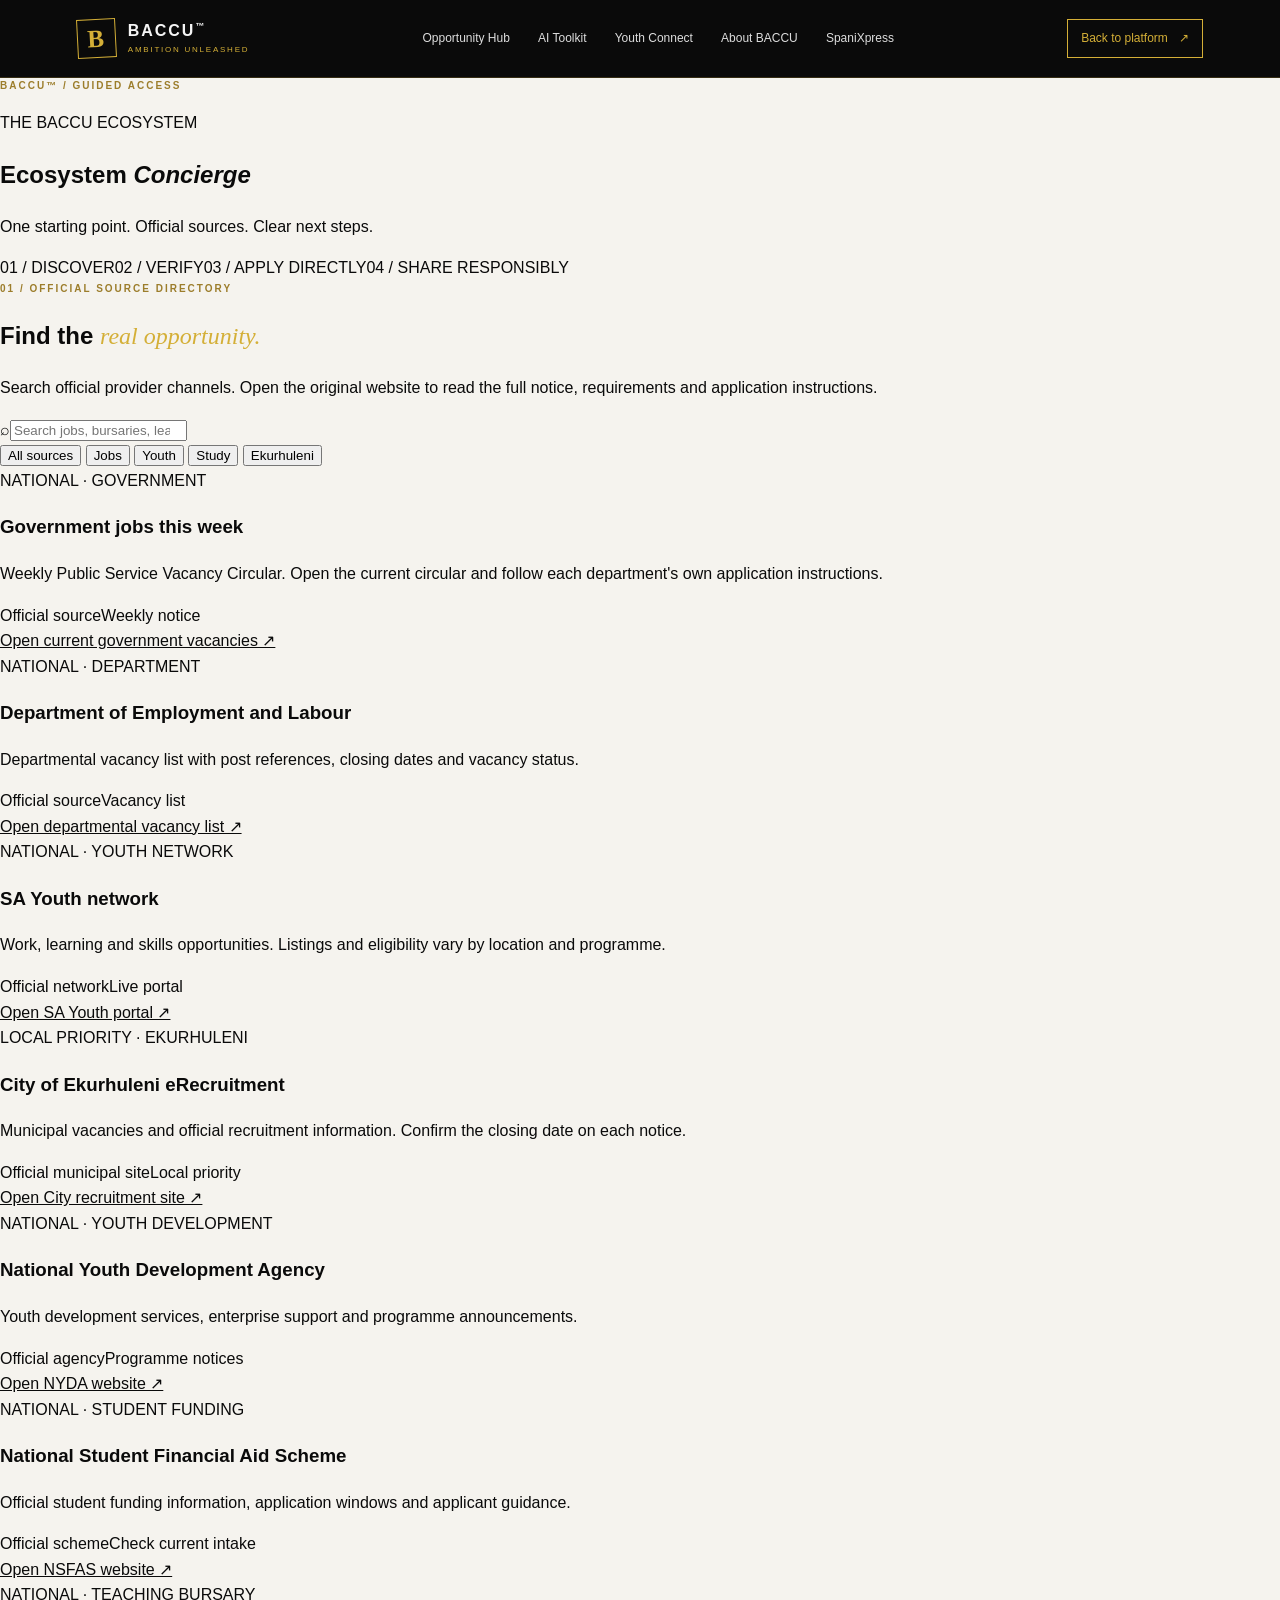
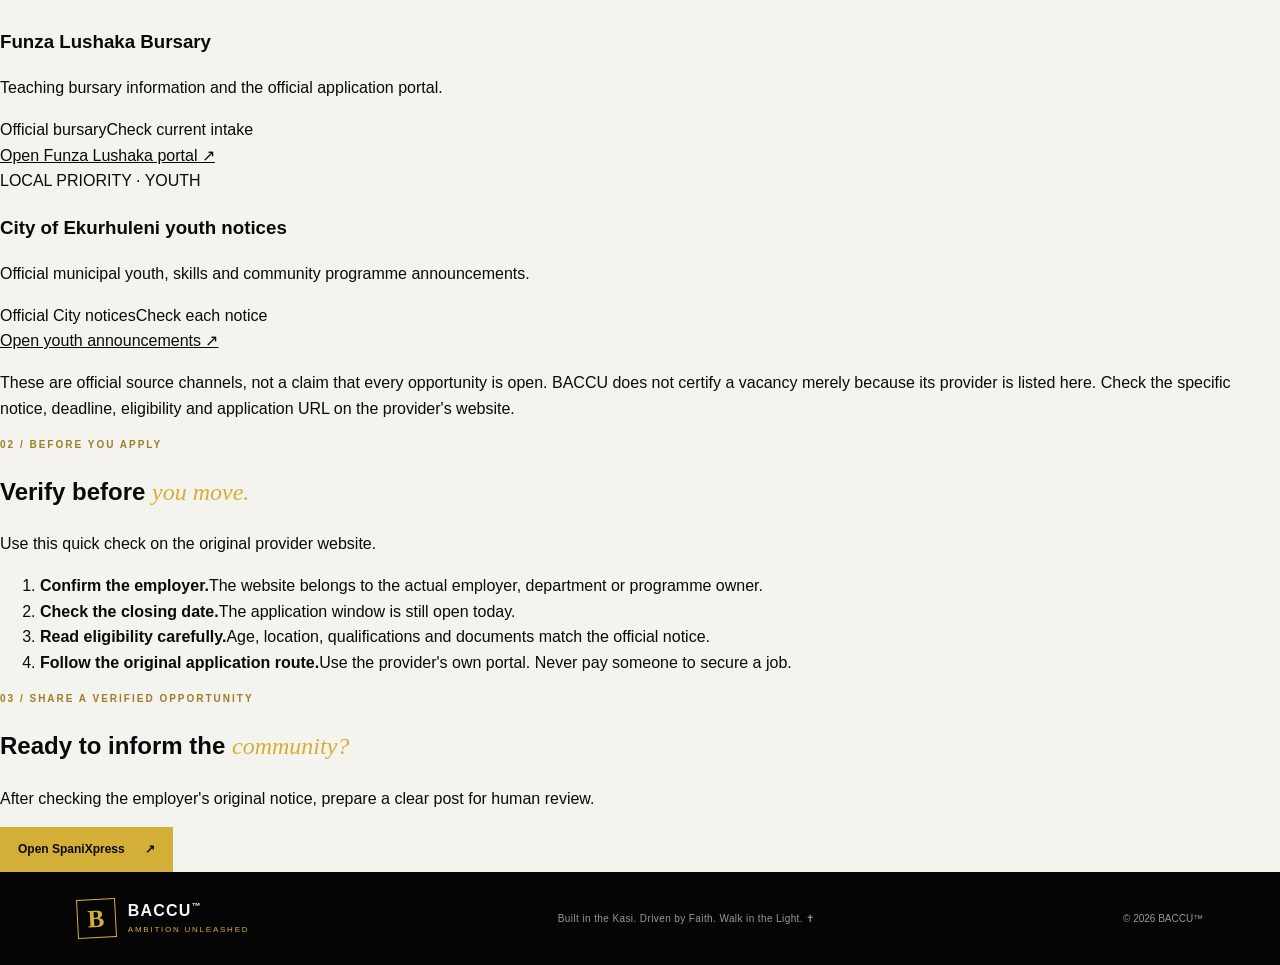
==== concierge.html @ a0a9a4d7 "Create BACCU Ecosystem Concierge source directory" ====
<!doctype html>
<html lang="en-ZA">
<head>
  <meta charset="utf-8">
  <meta name="viewport" content="width=device-width,initial-scale=1">
  <meta name="theme-color" content="#0A0A0A">
  <meta name="description" content="BACCU Ecosystem Concierge: discover official South African opportunity sources and continue directly to provider websites.">
  <link rel="manifest" href="manifest.webmanifest">
  <link rel="icon" href="assets/icon.svg" type="image/svg+xml">
  <link rel="stylesheet" href="styles.css">
  <link rel="stylesheet" href="concierge.css">
  <title>BACCU Ecosystem Concierge — Ambition Unleashed</title>
</head>
<body>
  <a class="skip-link" href="#main">Skip to content</a>
  <header class="site-header">
    <a class="brand" href="index.html" aria-label="BACCU Ambition Unleashed home"><span class="brand-mark" aria-hidden="true">B</span><span class="brand-copy"><strong>BACCU<span>™</span></strong><small>AMBITION UNLEASHED</small></span></a>
    <button class="menu-toggle" type="button" aria-expanded="false" aria-controls="primary-nav">Menu</button>
    <nav id="primary-nav" class="nav" aria-label="Main navigation">
      <a href="index.html#opportunities">Opportunity Hub</a>
      <a href="index.html#toolkit">AI Toolkit</a>
      <a href="index.html#connect">Youth Connect</a>
      <a href="index.html#about">About BACCU</a>
      <a href="spanixpress.html">SpaniXpress</a>
    </nav>
    <a class="header-cta" href="index.html">Back to platform <span aria-hidden="true">↗</span></a>
  </header>
  <main id="main" class="concierge-page">
    <section class="concierge-hero">
      <p class="eyebrow">BACCU™ / GUIDED ACCESS</p>
      <p class="concierge-kicker">THE BACCU ECOSYSTEM</p>
      <h1>Ecosystem <em>Concierge</em></h1>
      <p>One starting point. Official sources. Clear next steps.</p>
      <div class="concierge-promise"><span>01 / DISCOVER</span><span>02 / VERIFY</span><span>03 / APPLY DIRECTLY</span><span>04 / SHARE RESPONSIBLY</span></div>
    </section>
    <section class="concierge-section" aria-labelledby="source-title">
      <div class="concierge-heading">
        <div><p class="eyebrow">01 / OFFICIAL SOURCE DIRECTORY</p><h2 id="source-title">Find the <em>real opportunity.</em></h2></div>
        <p>Search official provider channels. Open the original website to read the full notice, requirements and application instructions.</p>
      </div>
      <label class="concierge-search"><span aria-hidden="true">⌕</span><span class="sr-only">Search official sources</span><input id="source-search" type="search" placeholder="Search jobs, bursaries, learnerships or providers..." autocomplete="off"></label>
      <div class="concierge-filters" role="group" aria-label="Filter official sources">
        <button class="source-filter active" type="button" data-source-filter="all" aria-pressed="true">All sources</button>
        <button class="source-filter" type="button" data-source-filter="jobs" aria-pressed="false">Jobs</button>
        <button class="source-filter" type="button" data-source-filter="youth" aria-pressed="false">Youth</button>
        <button class="source-filter" type="button" data-source-filter="study" aria-pressed="false">Study</button>
        <button class="source-filter" type="button" data-source-filter="local" aria-pressed="false">Ekurhuleni</button>
      </div>
      <div id="source-grid" class="source-grid">
        <article class="source-card" data-categories="jobs youth" data-provider="South African Government">
          <span class="source-type">NATIONAL · GOVERNMENT</span><h3>Government jobs this week</h3>
          <p>Weekly Public Service Vacancy Circular. Open the current circular and follow each department's own application instructions.</p>
          <div class="source-meta"><span>Official source</span><span>Weekly notice</span></div>
          <a href="https://www.gov.za/government-jobs-week" target="_blank" rel="noopener noreferrer">Open current government vacancies ↗</a>
        </article>
        <article class="source-card" data-categories="jobs" data-provider="Department of Employment and Labour">
          <span class="source-type">NATIONAL · DEPARTMENT</span><h3>Department of Employment and Labour</h3>
          <p>Departmental vacancy list with post references, closing dates and vacancy status.</p>
          <div class="source-meta"><span>Official source</span><span>Vacancy list</span></div>
          <a href="https://www.labour.gov.za/Vacancies/Pages/Vacancies-List.aspx" target="_blank" rel="noopener noreferrer">Open departmental vacancy list ↗</a>
        </article>
        <article class="source-card" data-categories="jobs youth" data-provider="SA Youth">
          <span class="source-type">NATIONAL · YOUTH NETWORK</span><h3>SA Youth network</h3>
          <p>Work, learning and skills opportunities. Listings and eligibility vary by location and programme.</p>
          <div class="source-meta"><span>Official network</span><span>Live portal</span></div>
          <a href="https://sayouth.mobi/" target="_blank" rel="noopener noreferrer">Open SA Youth portal ↗</a>
        </article>
        <article class="source-card" data-categories="jobs local" data-provider="City of Ekurhuleni">
          <span class="source-type">LOCAL PRIORITY · EKURHULENI</span><h3>City of Ekurhuleni eRecruitment</h3>
          <p>Municipal vacancies and official recruitment information. Confirm the closing date on each notice.</p>
          <div class="source-meta"><span>Official municipal site</span><span>Local priority</span></div>
          <a href="https://rems.ekurhuleni.gov.za/eRecruitment/" target="_blank" rel="noopener noreferrer">Open City recruitment site ↗</a>
        </article>
        <article class="source-card" data-categories="youth" data-provider="National Youth Development Agency">
          <span class="source-type">NATIONAL · YOUTH DEVELOPMENT</span><h3>National Youth Development Agency</h3>
          <p>Youth development services, enterprise support and programme announcements.</p>
          <div class="source-meta"><span>Official agency</span><span>Programme notices</span></div>
          <a href="https://www.nyda.gov.za/" target="_blank" rel="noopener noreferrer">Open NYDA website ↗</a>
        </article>
        <article class="source-card" data-categories="study youth" data-provider="NSFAS">
          <span class="source-type">NATIONAL · STUDENT FUNDING</span><h3>National Student Financial Aid Scheme</h3>
          <p>Official student funding information, application windows and applicant guidance.</p>
          <div class="source-meta"><span>Official scheme</span><span>Check current intake</span></div>
          <a href="https://www.nsfas.org.za/" target="_blank" rel="noopener noreferrer">Open NSFAS website ↗</a>
        </article>
        <article class="source-card" data-categories="study" data-provider="Funza Lushaka">
          <span class="source-type">NATIONAL · TEACHING BURSARY</span><h3>Funza Lushaka Bursary</h3>
          <p>Teaching bursary information and the official application portal.</p>
          <div class="source-meta"><span>Official bursary</span><span>Check current intake</span></div>
          <a href="https://www.funzalushaka.doe.gov.za/" target="_blank" rel="noopener noreferrer">Open Funza Lushaka portal ↗</a>
        </article>
        <article class="source-card" data-categories="youth local" data-provider="City of Ekurhuleni Youth">
          <span class="source-type">LOCAL PRIORITY · YOUTH</span><h3>City of Ekurhuleni youth notices</h3>
          <p>Official municipal youth, skills and community programme announcements.</p>
          <div class="source-meta"><span>Official City notices</span><span>Check each notice</span></div>
          <a href="https://www.ekurhuleni.gov.za/category/press-releases/youth/" target="_blank" rel="noopener noreferrer">Open youth announcements ↗</a>
        </article>
      </div>
      <p id="source-empty" class="source-empty" hidden>No sources match that search. Try another keyword.</p>
      <p class="source-disclaimer">These are official source channels, not a claim that every opportunity is open. BACCU does not certify a vacancy merely because its provider is listed here. Check the specific notice, deadline, eligibility and application URL on the provider's website.</p>
    </section>
    <section class="verify-section">
      <div class="verify-copy"><p class="eyebrow">02 / BEFORE YOU APPLY</p><h2>Verify before <em>you move.</em></h2><p>Use this quick check on the original provider website.</p></div>
      <ol class="verify-list">
        <li><strong>Confirm the employer.</strong><span>The website belongs to the actual employer, department or programme owner.</span></li>
        <li><strong>Check the closing date.</strong><span>The application window is still open today.</span></li>
        <li><strong>Read eligibility carefully.</strong><span>Age, location, qualifications and documents match the official notice.</span></li>
        <li><strong>Follow the original application route.</strong><span>Use the provider's own portal. Never pay someone to secure a job.</span></li>
      </ol>
    </section>
    <section class="concierge-next">
      <div><p class="eyebrow">03 / SHARE A VERIFIED OPPORTUNITY</p><h2>Ready to inform the <em>community?</em></h2><p>After checking the employer's original notice, prepare a clear post for human review.</p></div>
      <a class="button button-gold" href="spanixpress.html">Open SpaniXpress <span aria-hidden="true">↗</span></a>
    </section>
  </main>
  <footer class="footer">
    <a class="brand" href="index.html"><span class="brand-mark" aria-hidden="true">B</span><span class="brand-copy"><strong>BACCU<span>™</span></strong><small>AMBITION UNLEASHED</small></span></a>
    <p>Built in the Kasi. Driven by Faith. Walk in the Light. ✝</p><span>© <span id="year"></span> BACCU™</span>
  </footer>
  <div id="toast" class="toast" role="status" aria-live="polite"></div>
  <script src="app.js" defer></script>
  <script src="concierge.js" defer></script>
</body>
</html>
---- styles.css ----
:root{--black:#0A0A0A;--gold:#D4AF37;--white:#F5F5F5;--muted:#aaa69c;--crimson:#6B0F1A;--line:rgba(212,175,55,.22);--serif:Georgia,'Times New Roman',serif;--sans:Arial,Helvetica,sans-serif}*{box-sizing:border-box}html{scroll-behavior:smooth;scroll-padding-top:92px}body{margin:0;background:#f5f3ee;color:var(--black);font-family:var(--sans);line-height:1.6}a{color:inherit}.skip-link{position:absolute;left:-999px;top:8px;background:var(--gold);color:#111;padding:10px;z-index:99}.skip-link:focus{left:8px}.site-header{min-height:78px;padding:12px 6vw;display:flex;align-items:center;justify-content:space-between;gap:22px;background:var(--black);color:var(--white);border-bottom:1px solid var(--line);position:sticky;top:0;z-index:20}.brand{display:flex;gap:12px;align-items:center;text-decoration:none;letter-spacing:.12em;flex-shrink:0}.brand-mark{width:39px;height:39px;border:1px solid var(--gold);color:var(--gold);display:grid;place-items:center;font:600 25px var(--serif);transform:rotate(-3deg)}.brand-copy strong{display:block;font-size:16px;line-height:1.2}.brand-copy strong span{font-size:9px;vertical-align:top}.brand-copy small{display:block;font-size:8px;letter-spacing:.22em;color:var(--gold);margin-top:4px}.nav{display:flex;gap:clamp(12px,2.2vw,30px)}.nav a,.header-cta{font-size:12px;text-decoration:none;color:#ddd}.nav a:hover,.text-link:hover{color:var(--gold)}.header-cta{border:1px solid var(--gold);padding:9px 13px;color:var(--gold);white-space:nowrap}.header-cta span{margin-left:8px}.menu-toggle{display:none;background:none;border:1px solid var(--gold);color:var(--gold);padding:8px 12px}.hero{min-height:590px;background:var(--black);color:var(--white);padding:78px 9vw 65px;display:grid;grid-template-columns:1.05fr .95fr;align-items:center;gap:5vw;overflow:hidden}.eyebrow{font-size:10px;letter-spacing:.2em;font-weight:700;color:#9c7d2b;margin:0}.hero .eyebrow{color:var(--gold)}.hero .eyebrow span{display:inline-block;width:26px;height:1px;background:var(--gold);vertical-align:middle;margin-right:10px}.hero h1{font-size:clamp(48px,6.3vw,86px);line-height:1.05;letter-spacing:-.055em;margin:25px 0;font-weight:500}.hero h1 em,h2 em{font-family:var(--serif);font-weight:500;color:var(--gold)}.hero-lede{max-width:470px;color:#c5c2ba;font-size:16px}.hero-actions{display:flex;align-items:center;gap:28px;margin-top:32px;flex-wrap:wrap}.button{display:inline-flex;align-items:center;justify-content:center;gap:20px;padding:13px 18px;text-decoration:none;font-size:12px;font-weight:700;border:0;cursor:pointer}.button-gold{background:var(--gold);color:var(--black)}.button-gold:hover{background:#e5c158}.text-link{font-size:12px;text-decoration:none;font-weight:700;color:var(--white)}.text-link span{margin-left:10px;color:var(--gold)}.hero-note{display:flex;align-items:center;gap:13px;color:#999;font-size:10px;letter-spacing:.14em;margin-top:55px}.note-line{width:38px;height:1px;background:var(--crimson)}.hero-art{height:370px;position:relative;display:flex;align-items:center;justify-content:center;background:radial-gradient(ellipse at 55% 60%,#2a2111 0,transparent 55%)}.door{position:absolute;bottom:18px;border:1px solid rgba(212,175,55,.7);width:48%;height:83%;transform:perspective(600px) rotateY(-12deg);box-shadow:0 0 60px #d4af3714}.door-back{width:56%;height:94%;border-color:#6e5928;transform:perspective(600px) rotateY(12deg) translateX(-14px)}.door-front:after{content:"";position:absolute;left:50%;top:0;bottom:0;width:1px;background:var(--line)}.art-caption{position:absolute;bottom:34px;right:0;font-size:9px;letter-spacing:.22em;line-height:1.7;color:var(--gold);text-align:right}.trust-strip{display:flex;justify-content:space-around;gap:20px;padding:17px 5vw;background:#e9e5dc;border-bottom:1px solid #d6d0c4;font-size:9px;letter-spacing:.16em;color:#665a3e;font-weight:700}.section{padding:88px 9vw}.section-dark{background:#111;color:var(--white)}.section-heading{display:flex;justify-content:space-between;align-items:end;gap:40px;margin-bottom:38px}.section-heading h2,.about-section h2{font-size:clamp(38px,4.5vw,60px);line-height:1.08;letter-spacing:-.04em;font-weight:500;margin:12px 0}.section-heading>p{max-width:370px;color:#777;font-size:13px;margin:0}.section-dark .section-heading>p{color:#aaa}.filter-row{display:flex;justify-content:space-between;align-items:center;gap:20px;margin-bottom:24px}.search-box{display:flex;align-items:center;gap:10px;border-bottom:1px solid #aaa;width:min(380px,100%);padding:8px 0}.search-box>span:first-child{font-size:24px;color:#9a7b2e}.search-box input{border:0;background:transparent;outline:0;width:100%;font:inherit;font-size:12px;color:#111}.filter-buttons{display:flex;gap:7px;flex-wrap:wrap}.filter{border:1px solid #d4cec2;background:transparent;padding:8px 13px;font:inherit;font-size:10px;cursor:pointer}.filter.active,.filter:hover{background:var(--black);color:var(--gold);border-color:var(--black)}.card-grid{display:grid;grid-template-columns:repeat(2,minmax(0,1fr));gap:16px}.opportunity-card{background:#fff;padding:24px;border:1px solid #e3ded4;min-height:310px;display:flex;flex-direction:column}.card-top{display:flex;justify-content:space-between;align-items:center}.tag{font-size:8px;letter-spacing:.15em;color:#866a25;border:1px solid #d9c995;padding:5px 7px}.card-arrow{color:#9d7b28}.opportunity-card h3,.tool-card h3,.prompt-builder h3{font:500 23px var(--serif);margin:22px 0 8px}.opportunity-card p,.tool-card p{font-size:12px;color:#777}.opportunity-card dl{margin:12px 0 16px;font-size:10px}.opportunity-card dl div{display:grid;grid-template-columns:72px 1fr;gap:8px;margin:5px 0}.opportunity-card dt{color:#888}.opportunity-card dd{margin:0;font-weight:600}.card-link{font-size:10px;font-weight:700;text-decoration:none;margin-top:auto;padding-top:14px;color:#8b6d25}.card-link:hover{text-decoration:underline}.section-footnote{font-size:10px;color:#89857b;margin-top:20px}.section-dark .section-footnote{color:#aaa}.empty-state{padding:20px;background:#fff;border:1px solid #e3ded4;font-size:13px}.toolkit-layout{display:grid;grid-template-columns:minmax(0,1.5fr) minmax(260px,.8fr);gap:20px;align-items:stretch}.toolkit-grid{display:grid;grid-template-columns:repeat(2,minmax(0,1fr));gap:1px;background:#39342a;border:1px solid #39342a}.tool-card{background:#151515;padding:23px;min-height:230px;display:flex;flex-direction:column}.tool-number{font-size:10px;color:var(--gold);letter-spacing:.16em}.tool-card h3{color:var(--white);font-size:20px}.tool-card p{color:#aaa}.prompt-button{margin-top:auto;align-self:flex-start;border:0;border-bottom:1px solid var(--gold);background:none;color:var(--gold);padding:10px 0 6px;font:600 10px var(--sans);cursor:pointer}.prompt-button span{margin-left:14px}.prompt-builder{background:#191919;border:1px solid var(--line);padding:22px;display:flex;flex-direction:column;gap:9px}.prompt-builder h3{color:#fff;margin:3px 0}.prompt-builder>p:not(.eyebrow){color:#aaa;font-size:11px;margin:0 0 5px}.prompt-builder label{font-size:10px;color:#c7c2b5;font-weight:700}.prompt-builder input,.prompt-builder textarea{width:100%;border:1px solid #39342a;background:#0b0b0b;color:#f5f5f5;padding:10px;font:12px/1.5 var(--sans);border-radius:0;resize:vertical}.prompt-builder input:focus,.prompt-builder textarea:focus{outline:1px solid var(--gold)}.button-full{width:100%;margin:5px 0 7px}.copy-secondary{background:transparent;color:var(--gold);border:1px solid var(--line);padding:9px;font-size:11px;cursor:pointer}.micro-note{font-size:9px!important;color:#8d887b!important;line-height:1.5}.toolkit-note{display:flex;gap:15px;align-items:center;margin-top:22px;border-left:2px solid var(--crimson);padding:10px 18px;color:#aaa;font-size:11px}.toolkit-note>span{color:var(--gold);font-size:20px}.toolkit-note p{margin:0}.toolkit-note strong{color:var(--white)}.resource-list{border-top:1px solid #d8d1c3}.resource{display:grid;grid-template-columns:55px 1fr 30px;align-items:center;gap:20px;padding:21px 8px;border-bottom:1px solid #d8d1c3;text-decoration:none;transition:background .15s}.resource:hover{background:#ebe6dc}.resource-index{font:italic 18px var(--serif);color:#a0802e}.resource strong{display:block;font:500 18px var(--serif)}.resource small{display:block;color:#777;font-size:10px;margin-top:4px}.resource-out{color:#99772b}.safety-note{display:flex;gap:12px;align-items:flex-start;margin-top:22px;padding:15px 17px;background:#f0e8d9;border-left:3px solid var(--crimson);font-size:11px;color:#635a4a}.safety-note strong{color:#6b0f1a;white-space:nowrap}.about-section{background:var(--black);color:var(--white);padding:82px 9vw;display:grid;grid-template-columns:1fr 1fr;gap:8vw;align-items:center}.about-copy{max-width:500px;color:#bbb;font-size:13px}.about-copy p{margin:0 0 17px}.about-copy .text-link{display:inline-block;color:var(--white);margin-top:12px}.disclaimer{padding:32px 9vw;background:#e8e2d6;border-left:4px solid var(--gold)}.disclaimer p:last-child{max-width:950px;font:500 16px/1.6 var(--serif);margin:8px 0 0}.footer{background:#050505;color:#999;padding:27px 6vw;display:flex;align-items:center;justify-content:space-between;gap:20px;font-size:10px}.footer .brand{color:var(--white)}.footer>p{letter-spacing:.04em}.footer-tools{display:flex;align-items:center;gap:16px}.footer-tools button{background:transparent;border:1px solid var(--gold);color:var(--gold);padding:7px 10px;font-size:10px;cursor:pointer}.toast{position:fixed;bottom:20px;left:50%;transform:translate(-50%,20px);opacity:0;background:var(--gold);color:#111;padding:11px 16px;font-size:12px;z-index:50;transition:opacity .2s,transform .2s;pointer-events:none;max-width:90vw;text-align:center}.toast.show{opacity:1;transform:translate(-50%,0)}.sr-only{position:absolute;width:1px;height:1px;padding:0;margin:-1px;overflow:hidden;clip:rect(0,0,0,0);white-space:nowrap;border:0}[hidden]{display:none!important}:focus-visible{outline:2px solid var(--gold);outline-offset:3px}@media(max-width:950px){.site-header{padding-left:4vw;padding-right:4vw}.nav{gap:13px}.hero{padding-left:7vw;padding-right:7vw}.section{padding:72px 7vw}.toolkit-layout{grid-template-columns:1fr}.prompt-builder{max-width:none}}@media(max-width:680px){html{scroll-padding-top:76px}.site-header{min-height:68px;padding:10px 5vw}.header-cta{display:none}.menu-toggle{display:block}.nav{display:none;position:absolute;top:67px;left:0;right:0;padding:18px 6vw 23px;background:#0a0a0a;border-top:1px solid var(--line);flex-direction:column;gap:17px}.nav.open{display:flex}.hero{display:block;padding:60px 7vw 44px;min-height:unset}.hero h1{font-size:clamp(46px,12vw,66px)}.hero-art{height:255px;margin-top:15px}.hero-note{margin-top:35px}.trust-strip{justify-content:flex-start;overflow-x:auto;white-space:nowrap;padding:14px 7vw}.section{padding:58px 7vw}.section-heading{display:block;margin-bottom:27px}.section-heading>p{margin-top:13px}.filter-row{display:block}.filter-buttons{overflow-x:auto;flex-wrap:nowrap;margin-top:15px;padding:3px 0 7px}.filter{white-space:nowrap}.card-grid,.toolkit-grid{grid-template-columns:1fr}.opportunity-card{min-height:280px}.tool-card{min-height:200px}.resource{grid-template-columns:30px 1fr 20px;gap:12px;padding:17px 2px}.resource strong{font-size:16px}.about-section{grid-template-columns:1fr;gap:14px;padding:58px 7vw}.footer{align-items:flex-start;flex-direction:column;padding:25px 7vw;gap:12px}.disclaimer{padding:25px 7vw}.disclaimer p:last-child{font-size:14px}.safety-note{display:block}.safety-note strong{display:block;margin-bottom:5px}}@media(prefers-reduced-motion:reduce){html{scroll-behavior:auto}*,*:before,*:after{transition:none!important}}
/* BACCU QA: Ekurhuleni fallback and mobile installation guidance */
.resource-action{display:block;margin:0 0 18px 83px;padding:10px 12px;border-left:2px solid #6b0f1a;background:#f0e8d9;color:#6b0f1a;font-size:10px;font-weight:700;text-decoration:none;line-height:1.5}.resource-action:hover{text-decoration:underline}.install-help{max-width:360px;font-size:9px;line-height:1.6;color:#aaa;margin:0}.install-help strong{color:#d4af37}@media(max-width:680px){.resource-action{margin-left:42px}.install-help{max-width:100%}}


/* BACCU Ecosystem home: five original destinations + concierge gateway */
.hero-platform{min-height:unset;display:block;padding:64px 8vw 34px;background:radial-gradient(ellipse at 85% 12%,#332712 0,transparent 36%),#0a0a0a}
.platform-heading{max-width:900px;margin:0 auto 38px;text-align:center}
.platform-brand{font:500 14px var(--sans);letter-spacing:.42em;color:#d4af37;margin:24px 0 4px}
.platform-heading h1{font:500 clamp(42px,7vw,76px)/1.02 var(--serif);letter-spacing:.02em;margin:8px 0 14px;color:#f5f5f5}
.platform-heading h1 em{font-style:normal;color:#d4af37}
.platform-heading .hero-lede{max-width:none;margin:0 auto;color:#c5c2ba;font-size:clamp(13px,2vw,17px);letter-spacing:.04em}
.platform-explore{max-width:1080px;margin:0 auto}
.platform-explore>.eyebrow{text-align:center;margin-bottom:16px;color:#d4af37}
.platform-grid{display:grid;grid-template-columns:repeat(5,minmax(0,1fr));gap:10px}
.platform-card{position:relative;min-height:142px;padding:17px 14px;background:linear-gradient(145deg,#191714,#0f0f0f);border:1px solid rgba(212,175,55,.28);color:#f5f5f5;text-decoration:none;display:flex;flex-direction:column;gap:8px;transition:border-color .18s,transform .18s,background .18s}
.platform-card:hover{border-color:#d4af37;background:#211b10;transform:translateY(-2px)}
.platform-number{font:italic 17px var(--serif);color:#d4af37}
.platform-card strong{font:500 16px var(--serif);line-height:1.2}
.platform-card small{font-size:10px;color:#aaa69c;line-height:1.4}
.platform-arrow{position:absolute;right:13px;top:13px;color:#d4af37;font-size:15px}
.platform-card-featured{border-color:#8d6f2b;background:linear-gradient(145deg,#261d10,#111)}
.platform-concierge{display:flex;align-items:center;justify-content:space-between;gap:16px;margin-top:16px;padding:15px 18px;border:1px solid rgba(212,175,55,.2);background:rgba(255,255,255,.035)}
.platform-concierge strong,.platform-concierge small{display:block}
.platform-concierge strong{font:500 16px var(--serif);color:#f5f5f5}
.platform-concierge small{font-size:10px;color:#aaa69c;margin-top:3px}
.platform-concierge>a{font-size:11px;font-weight:700;color:#d4af37;text-decoration:none;white-space:nowrap}
.platform-tagline{text-align:center;color:#d4af37;font-size:9px;letter-spacing:.24em;margin:25px 0 0}
@media(max-width:900px){.platform-grid{grid-template-columns:repeat(3,minmax(0,1fr))}}
@media(max-width:600px){.hero-platform{padding:45px 5vw 28px}.platform-heading{margin-bottom:27px}.platform-brand{margin-top:18px}.platform-grid{grid-template-columns:repeat(2,minmax(0,1fr));gap:8px}.platform-card{min-height:126px;padding:14px 12px}.platform-card strong{font-size:15px}.platform-concierge{align-items:flex-start;flex-direction:column}.platform-concierge>a{white-space:normal}.platform-tagline{font-size:8px;letter-spacing:.17em}}
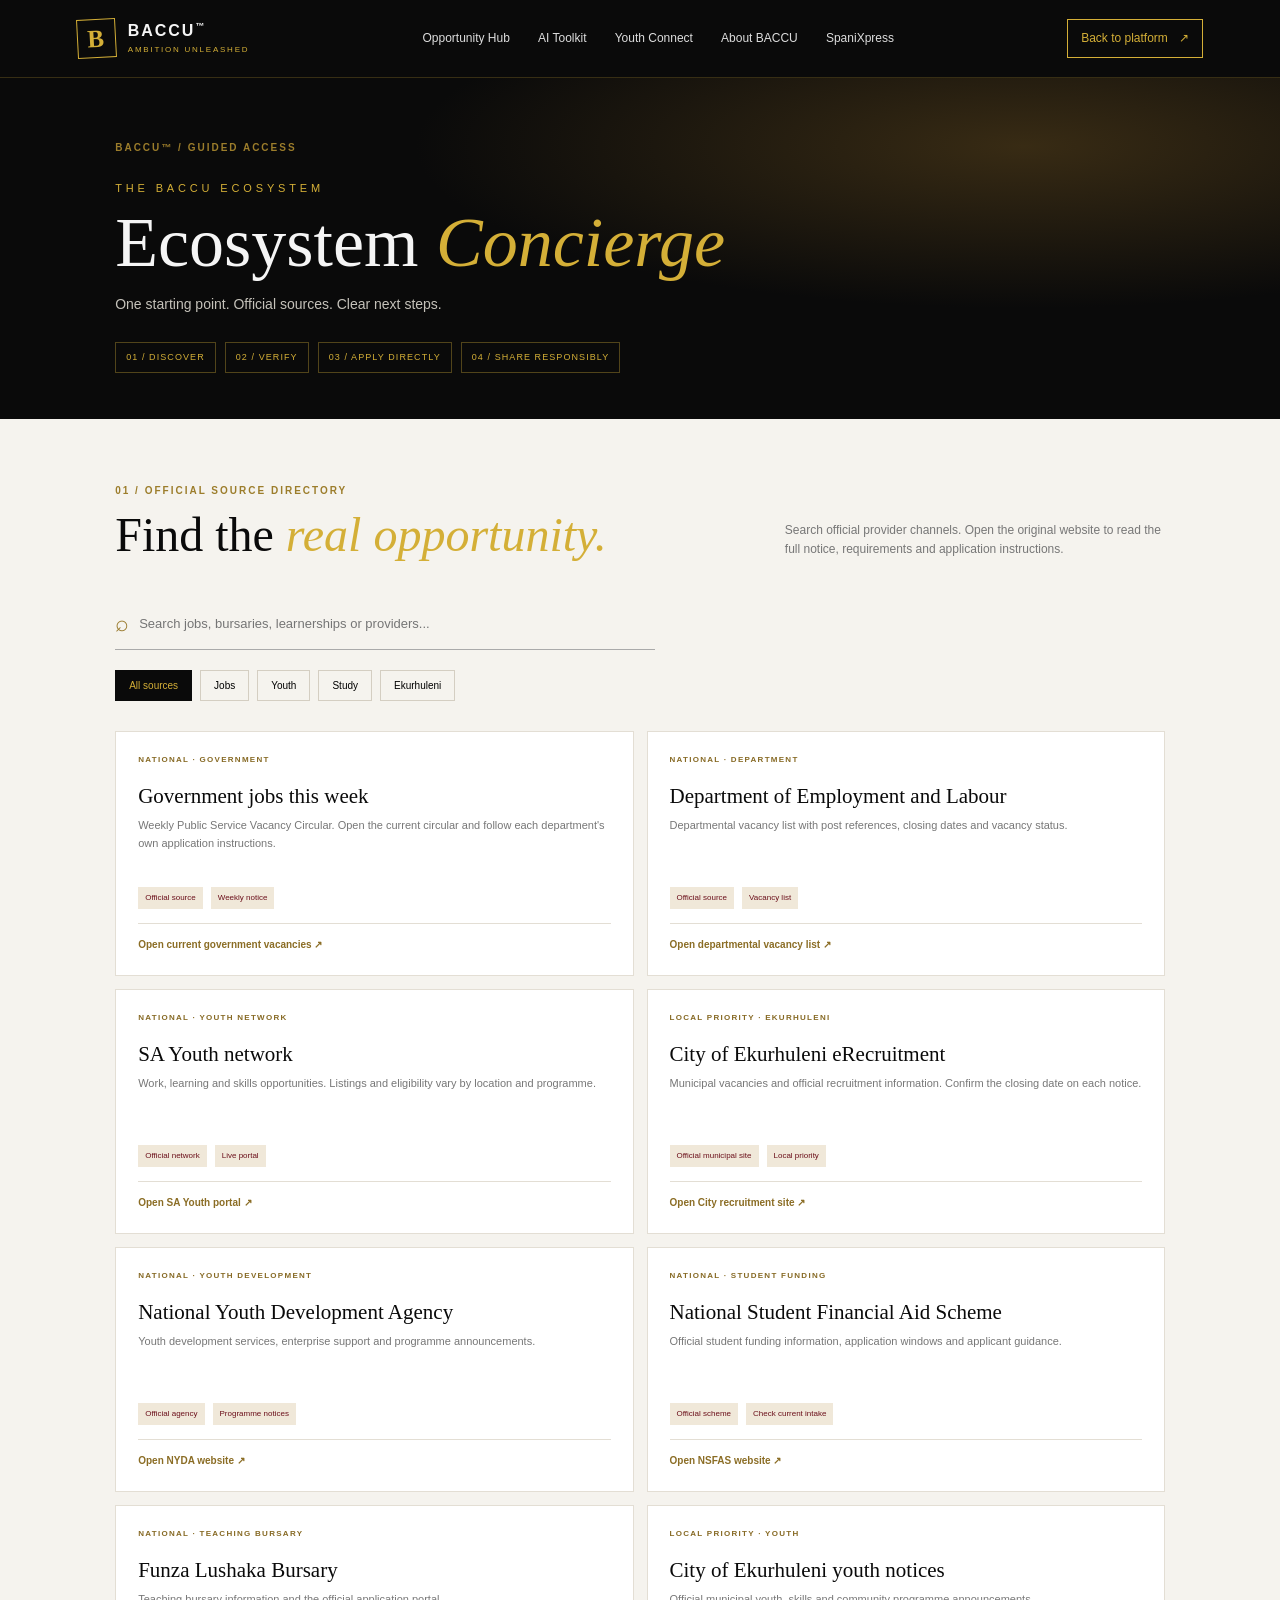
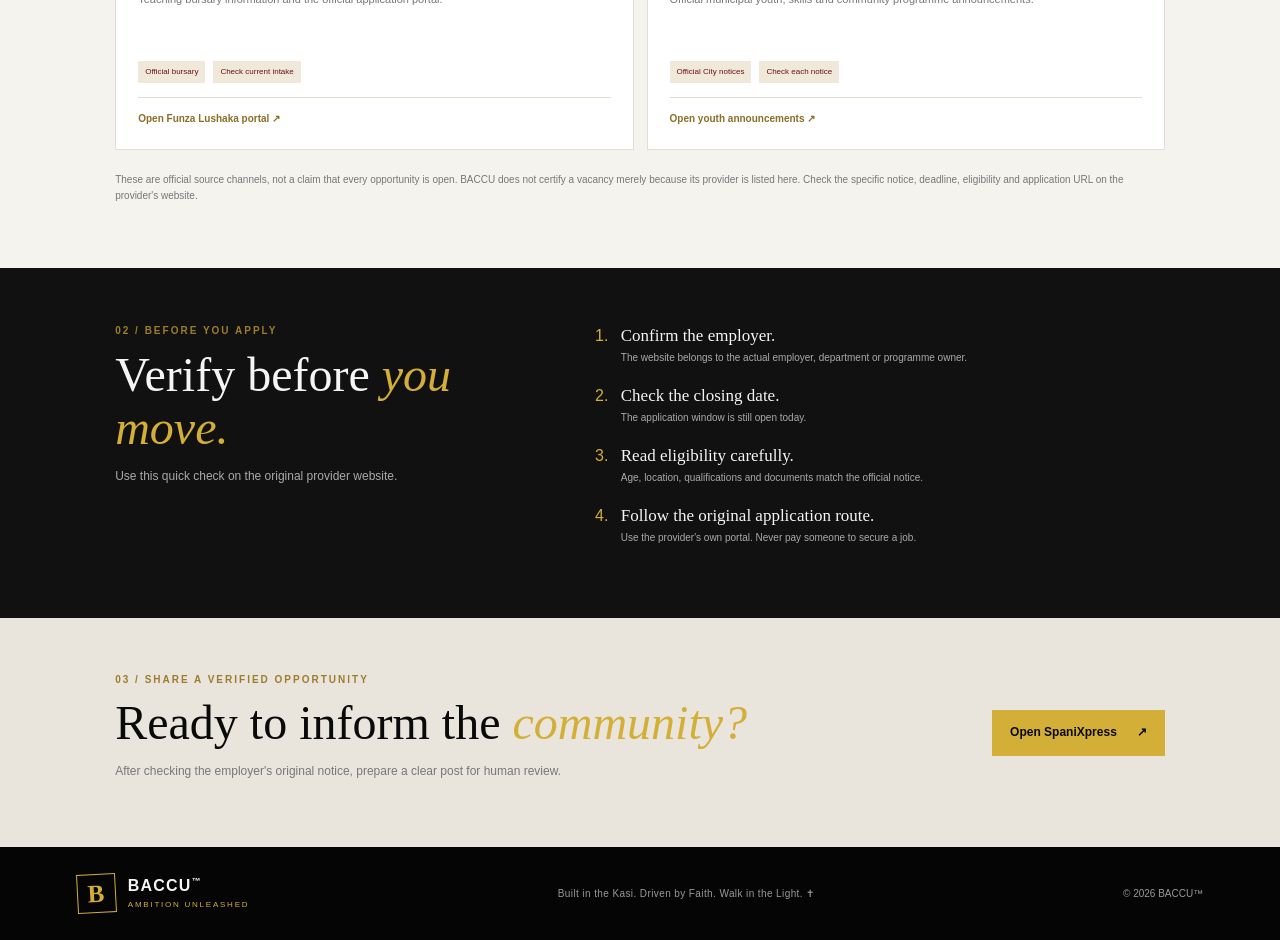
==== commit d9d91522: "Improve Concierge keyword matching, restore search focus outlines, and announce empty results <!-- c" ====
--- a/concierge.html
+++ b/concierge.html
@@ -59,7 +59,7 @@
           <div class="source-meta"><span>Official source</span><span>Vacancy list</span></div>
           <a href="https://www.labour.gov.za/Vacancies/Pages/Vacancies-List.aspx" target="_blank" rel="noopener noreferrer">Open departmental vacancy list ↗</a>
         </article>
-        <article class="source-card" data-categories="jobs youth" data-provider="SA Youth">
+        <article class="source-card" data-categories="jobs youth" data-provider="SA Youth" data-keywords="learnership learnerships">
           <span class="source-type">NATIONAL · YOUTH NETWORK</span><h3>SA Youth network</h3>
           <p>Work, learning and skills opportunities. Listings and eligibility vary by location and programme.</p>
           <div class="source-meta"><span>Official network</span><span>Live portal</span></div>
@@ -77,13 +77,13 @@
           <div class="source-meta"><span>Official agency</span><span>Programme notices</span></div>
           <a href="https://www.nyda.gov.za/" target="_blank" rel="noopener noreferrer">Open NYDA website ↗</a>
         </article>
-        <article class="source-card" data-categories="study youth" data-provider="NSFAS">
+        <article class="source-card" data-categories="study youth" data-provider="NSFAS" data-keywords="bursary bursaries">
           <span class="source-type">NATIONAL · STUDENT FUNDING</span><h3>National Student Financial Aid Scheme</h3>
           <p>Official student funding information, application windows and applicant guidance.</p>
           <div class="source-meta"><span>Official scheme</span><span>Check current intake</span></div>
           <a href="https://www.nsfas.org.za/" target="_blank" rel="noopener noreferrer">Open NSFAS website ↗</a>
         </article>
-        <article class="source-card" data-categories="study" data-provider="Funza Lushaka">
+        <article class="source-card" data-categories="study" data-provider="Funza Lushaka" data-keywords="bursaries">
           <span class="source-type">NATIONAL · TEACHING BURSARY</span><h3>Funza Lushaka Bursary</h3>
           <p>Teaching bursary information and the official application portal.</p>
           <div class="source-meta"><span>Official bursary</span><span>Check current intake</span></div>
@@ -96,6 +96,7 @@
           <a href="https://www.ekurhuleni.gov.za/category/press-releases/youth/" target="_blank" rel="noopener noreferrer">Open youth announcements ↗</a>
         </article>
       </div>
+      <p id="source-status" class="sr-only" role="status" aria-live="polite" aria-atomic="true"></p>
       <p id="source-empty" class="source-empty" hidden>No sources match that search. Try another keyword.</p>
       <p class="source-disclaimer">These are official source channels, not a claim that every opportunity is open. BACCU does not certify a vacancy merely because its provider is listed here. Check the specific notice, deadline, eligibility and application URL on the provider's website.</p>
     </section>
--- a/styles.css
+++ b/styles.css
@@ -2,29 +2,5 @@
 /* BACCU QA: Ekurhuleni fallback and mobile installation guidance */
 .resource-action{display:block;margin:0 0 18px 83px;padding:10px 12px;border-left:2px solid #6b0f1a;background:#f0e8d9;color:#6b0f1a;font-size:10px;font-weight:700;text-decoration:none;line-height:1.5}.resource-action:hover{text-decoration:underline}.install-help{max-width:360px;font-size:9px;line-height:1.6;color:#aaa;margin:0}.install-help strong{color:#d4af37}@media(max-width:680px){.resource-action{margin-left:42px}.install-help{max-width:100%}}
 
-
-/* BACCU Ecosystem home: five original destinations + concierge gateway */
-.hero-platform{min-height:unset;display:block;padding:64px 8vw 34px;background:radial-gradient(ellipse at 85% 12%,#332712 0,transparent 36%),#0a0a0a}
-.platform-heading{max-width:900px;margin:0 auto 38px;text-align:center}
-.platform-brand{font:500 14px var(--sans);letter-spacing:.42em;color:#d4af37;margin:24px 0 4px}
-.platform-heading h1{font:500 clamp(42px,7vw,76px)/1.02 var(--serif);letter-spacing:.02em;margin:8px 0 14px;color:#f5f5f5}
-.platform-heading h1 em{font-style:normal;color:#d4af37}
-.platform-heading .hero-lede{max-width:none;margin:0 auto;color:#c5c2ba;font-size:clamp(13px,2vw,17px);letter-spacing:.04em}
-.platform-explore{max-width:1080px;margin:0 auto}
-.platform-explore>.eyebrow{text-align:center;margin-bottom:16px;color:#d4af37}
-.platform-grid{display:grid;grid-template-columns:repeat(5,minmax(0,1fr));gap:10px}
-.platform-card{position:relative;min-height:142px;padding:17px 14px;background:linear-gradient(145deg,#191714,#0f0f0f);border:1px solid rgba(212,175,55,.28);color:#f5f5f5;text-decoration:none;display:flex;flex-direction:column;gap:8px;transition:border-color .18s,transform .18s,background .18s}
-.platform-card:hover{border-color:#d4af37;background:#211b10;transform:translateY(-2px)}
-.platform-number{font:italic 17px var(--serif);color:#d4af37}
-.platform-card strong{font:500 16px var(--serif);line-height:1.2}
-.platform-card small{font-size:10px;color:#aaa69c;line-height:1.4}
-.platform-arrow{position:absolute;right:13px;top:13px;color:#d4af37;font-size:15px}
-.platform-card-featured{border-color:#8d6f2b;background:linear-gradient(145deg,#261d10,#111)}
-.platform-concierge{display:flex;align-items:center;justify-content:space-between;gap:16px;margin-top:16px;padding:15px 18px;border:1px solid rgba(212,175,55,.2);background:rgba(255,255,255,.035)}
-.platform-concierge strong,.platform-concierge small{display:block}
-.platform-concierge strong{font:500 16px var(--serif);color:#f5f5f5}
-.platform-concierge small{font-size:10px;color:#aaa69c;margin-top:3px}
-.platform-concierge>a{font-size:11px;font-weight:700;color:#d4af37;text-decoration:none;white-space:nowrap}
-.platform-tagline{text-align:center;color:#d4af37;font-size:9px;letter-spacing:.24em;margin:25px 0 0}
-@media(max-width:900px){.platform-grid{grid-template-columns:repeat(3,minmax(0,1fr))}}
-@media(max-width:600px){.hero-platform{padding:45px 5vw 28px}.platform-heading{margin-bottom:27px}.platform-brand{margin-top:18px}.platform-grid{grid-template-columns:repeat(2,minmax(0,1fr));gap:8px}.platform-card{min-height:126px;padding:14px 12px}.platform-card strong{font-size:15px}.platform-concierge{align-items:flex-start;flex-direction:column}.platform-concierge>a{white-space:normal}.platform-tagline{font-size:8px;letter-spacing:.17em}}
+/* Network guidance for offline users */
+.network-status{position:sticky;top:78px;z-index:19;margin:0;padding:11px 6vw;background:#6b0f1a;color:#fff;font-size:12px;font-weight:700;text-align:center;border-bottom:1px solid #d4af37}.network-status[hidden]{display:none!important}@media(max-width:680px){.network-status{top:68px;padding:10px 5vw;font-size:11px}}
--- a/concierge.css
+++ b/concierge.css
@@ -0,0 +1 @@
+.concierge-page{background:#f5f3ee}.concierge-hero{padding:62px 9vw 46px;background:radial-gradient(ellipse at 80% 20%,#382b14 0,transparent 42%),#0a0a0a;color:#f5f5f5}.concierge-kicker{font-size:11px;letter-spacing:.35em;color:#d4af37;margin:24px 0 4px}.concierge-hero h1{font:500 clamp(42px,6vw,70px)/1.05 Georgia,serif;margin:8px 0 14px}.concierge-hero h1 em,.concierge-heading h2 em,.verify-copy h2 em,.concierge-next h2 em{color:#d4af37;font-weight:500}.concierge-hero>p:not(.eyebrow):not(.concierge-kicker){color:#c5c2ba;font-size:14px}.concierge-promise{display:flex;flex-wrap:wrap;gap:9px;margin-top:27px}.concierge-promise span{border:1px solid rgba(212,175,55,.35);padding:7px 10px;color:#d4af37;font-size:9px;letter-spacing:.12em}.concierge-section{padding:64px 9vw}.concierge-heading{display:flex;justify-content:space-between;align-items:end;gap:35px;margin-bottom:25px}.concierge-heading h2,.verify-copy h2,.concierge-next h2{font:500 clamp(32px,4vw,48px)/1.1 Georgia,serif;margin:10px 0}.concierge-heading>p{max-width:380px;font-size:12px;color:#777}.concierge-search{display:flex;align-items:center;gap:10px;max-width:540px;border-bottom:1px solid #aaa;padding:8px 0}.concierge-search>span:first-child{font-size:23px;color:#9a7b2e}.concierge-search input{width:100%;border:0;background:transparent;padding:8px 0;font:13px Arial,sans-serif}.concierge-filters{display:flex;gap:8px;overflow-x:auto;margin:18px 0 22px;padding:2px 0 8px}.source-filter{flex:0 0 auto;border:1px solid #d4cec2;background:transparent;padding:9px 13px;font:10px Arial,sans-serif;cursor:pointer}.source-filter.active,.source-filter:hover{background:#0a0a0a;color:#d4af37;border-color:#0a0a0a}.source-grid{display:grid;grid-template-columns:repeat(2,minmax(0,1fr));gap:13px}.source-card{padding:22px;background:#fff;border:1px solid #e3ded4;display:flex;flex-direction:column;min-height:245px}.source-type{font-size:8px;letter-spacing:.16em;color:#876a25;font-weight:700}.source-card h3{font:500 21px Georgia,serif;margin:17px 0 8px}.source-card p{font-size:11px;color:#777;margin:0 0 16px}.source-meta{display:flex;gap:8px;flex-wrap:wrap;margin-top:auto;margin-bottom:14px}.source-meta span{font-size:8px;padding:5px 7px;background:#f0e8d9;color:#6b0f1a}.source-card>a{font-size:10px;font-weight:700;color:#8b6d25;text-decoration:none;border-top:1px solid #e3ded4;padding-top:13px}.source-card>a:hover{text-decoration:underline}.source-empty{padding:16px;background:#fff;font-size:12px}.source-disclaimer{font-size:10px;line-height:1.6;color:#777;margin:22px 0 0}.verify-section{display:grid;grid-template-columns:.8fr 1.2fr;gap:7vw;padding:55px 9vw;background:#111;color:#f5f5f5}.verify-copy>p:last-child{color:#aaa;font-size:12px}.verify-list{margin:0;padding-left:24px}.verify-list li{padding:0 0 17px 8px;color:#d4af37}.verify-list strong,.verify-list span{display:block}.verify-list strong{color:#f5f5f5;font:500 17px Georgia,serif}.verify-list span{color:#aaa;font-size:10px;margin-top:4px}.concierge-next{display:flex;justify-content:space-between;align-items:center;gap:25px;padding:54px 9vw;background:#e9e5dc}.concierge-next>div{max-width:650px}.concierge-next p:not(.eyebrow){font-size:12px;color:#777}.concierge-next .button{white-space:nowrap}.concierge-next h2{margin:9px 0}@media(max-width:760px){.concierge-hero{padding:48px 7vw 36px}.concierge-section{padding:46px 6vw}.concierge-heading{display:block}.concierge-heading>p{margin-top:12px}.source-grid{grid-template-columns:1fr}.verify-section{grid-template-columns:1fr;gap:20px;padding:43px 7vw}.concierge-next{display:block;padding:42px 7vw}.concierge-next .button{margin-top:14px}}
